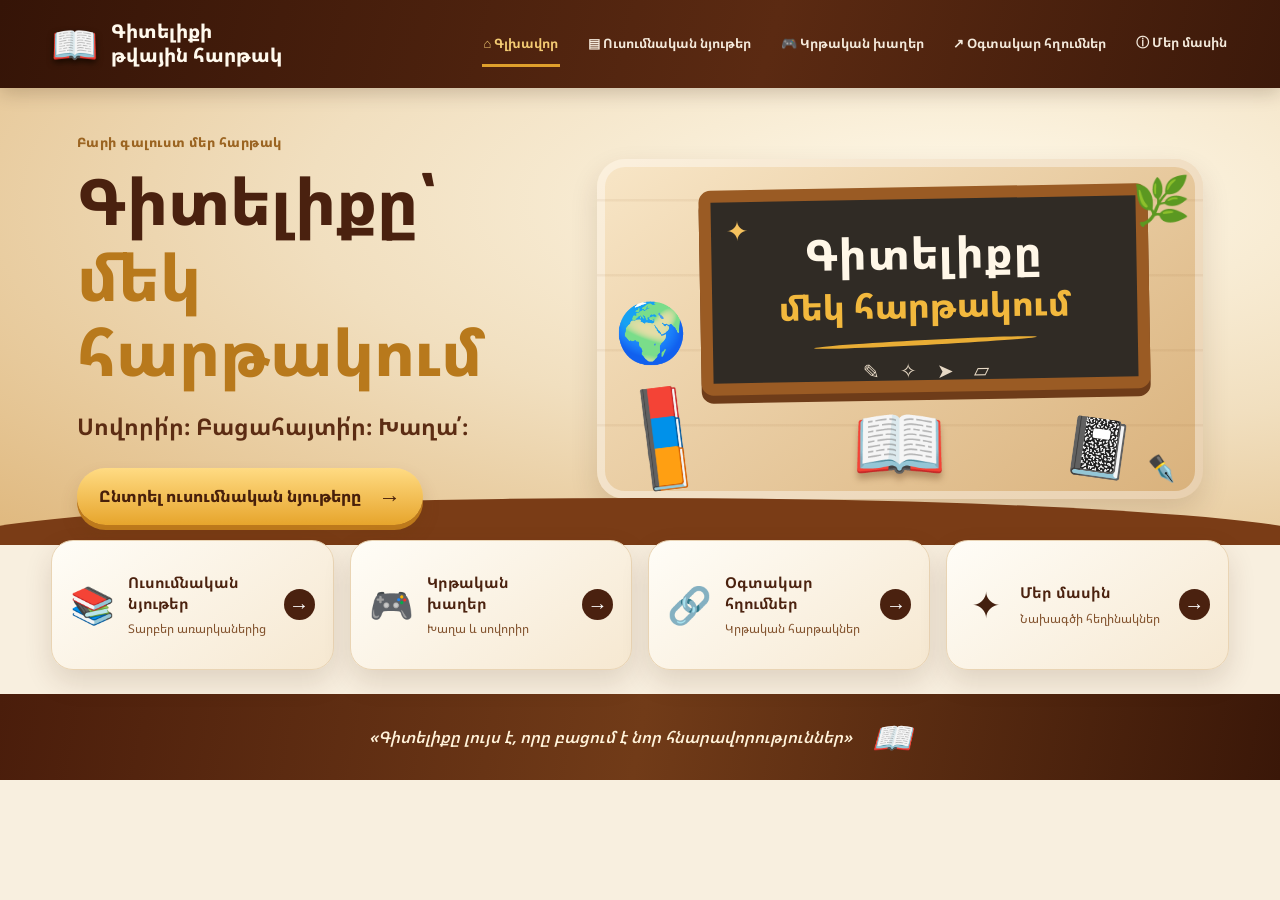
==== index.html @ 48b006b2 "Add files via upload" ====
<!DOCTYPE html>
<html lang="hy">
<head>
  <meta charset="UTF-8">
  <meta name="viewport" content="width=device-width, initial-scale=1.0">
  <meta name="description" content="Գիտելիքի թվային հարթակ՝ ուսումնական նյութերի և կրթական խաղերի համար։">
  <title>Գիտելիքի թվային հարթակ</title>
  <link rel="stylesheet" href="style.css">
</head>
<body>
  <header class="site-header">
    <a class="brand" href="index.html" aria-label="Գլխավոր էջ">
      <span class="brand-mark">📖</span>
      <span>Գիտելիքի<br>թվային հարթակ</span>
    </a>
    <nav class="main-nav" aria-label="Հիմնական ընտրացանկ">
      <a class="active" href="index.html">⌂ Գլխավոր</a>
      <a href="subjects.html">▤ Ուսումնական նյութեր</a>
      <a href="#games">🎮 Կրթական խաղեր</a>
      <a href="#links">↗ Օգտակար հղումներ</a>
      <a href="#about">ⓘ Մեր մասին</a>
    </nav>
  </header>

  <main>
    <section class="hero">
      <div class="hero-copy">
        <p class="eyebrow">Բարի գալուստ մեր հարթակ</p>
        <h1>Գիտելիքը՝<br><span>մեկ հարթակում</span></h1>
        <p class="motto">Սովորի՛ր։ Բացահայտի՛ր։ Խաղա՛։</p>
        <a class="gold-button" href="subjects.html">Ընտրել ուսումնական նյութերը <span>→</span></a>
      </div>
      <div class="hero-scene" aria-label="Գրքեր, գրատախտակ և ուսումնական պարագաներ">
        <div class="plant">🌿</div>
        <div class="chalkboard">
          <span class="chalk-doodle">✦</span>
          <div class="chalk-title">Գիտելիքը</div>
          <div class="chalk-subtitle">մեկ հարթակում</div>
          <div class="chalk-line"></div>
          <div class="chalk-icons">✎　✧　➤　▱</div>
        </div>
        <div class="globe">🌍</div>
        <div class="book-stack"><span>📕</span><span>📘</span><span>📙</span></div>
        <div class="open-book">📖</div>
        <div class="notebook">📓 <span>✒️</span></div>
      </div>
    </section>

    <section class="home-cards" aria-label="Կայքի բաժիններ">
      <a class="home-card" href="subjects.html">
        <span class="card-icon">📚</span>
        <span class="card-text"><strong>Ուսումնական նյութեր</strong><small>Տարբեր առարկաներից</small></span>
        <span class="arrow">→</span>
      </a>
      <a class="home-card" href="#games" id="games">
        <span class="card-icon">🎮</span>
        <span class="card-text"><strong>Կրթական խաղեր</strong><small>Խաղա և սովորիր</small></span>
        <span class="arrow">→</span>
      </a>
      <a class="home-card" href="#links" id="links">
        <span class="card-icon">🔗</span>
        <span class="card-text"><strong>Օգտակար հղումներ</strong><small>Կրթական հարթակներ</small></span>
        <span class="arrow">→</span>
      </a>
      <a class="home-card" href="#about" id="about">
        <span class="card-icon">✦</span>
        <span class="card-text"><strong>Մեր մասին</strong><small>Նախագծի հեղինակներ</small></span>
        <span class="arrow">→</span>
      </a>
    </section>
    <footer class="quote-footer">
      <span>«Գիտելիքը լույս է, որը բացում է նոր հնարավորություններ»</span>
      <span class="footer-book">📖</span>
    </footer>
  </main>
</body>
</html>
---- style.css ----
@import url('https://fonts.googleapis.com/css2?family=Noto+Sans+Armenian:wght@400;500;600;700;800&display=swap');
:root {
  --brown: #4a210f;
  --brown-dark: #321407;
  --brown-soft: #75401f;
  --cream: #fff7e8;
  --cream-deep: #f3e2c5;
  --gold: #e9a82e;
  --gold-light: #ffd77a;
  --ink: #44200f;
  --shadow: 0 12px 28px rgba(73, 36, 14, .14);
}
* { box-sizing: border-box; }
html { scroll-behavior: smooth; }
body {
  margin: 0;
  color: var(--ink);
  background: #f8efdf;
  font-family: "Noto Sans Armenian", "Arial", sans-serif;
}
a { color: inherit; text-decoration: none; }
.site-header {
  min-height: 88px;
  padding: 12px clamp(18px, 4vw, 62px);
  display: flex; align-items: center; justify-content: space-between; gap: 24px;
  color: #fff9ed;
  background: linear-gradient(105deg, #351407, #5b2a12 60%, #3c190a);
  box-shadow: 0 5px 18px rgba(42, 18, 5, .2);
  position: relative; z-index: 2;
}
.brand { display: flex; align-items: center; gap: 13px; font-weight: 800; font-size: 19px; line-height: 1.25; white-space: nowrap; }
.brand-mark { font-size: 38px; filter: drop-shadow(0 3px 3px #170900); }
.main-nav { display: flex; align-items: center; justify-content: flex-end; gap: clamp(12px, 2vw, 30px); flex-wrap: wrap; }
.main-nav a { font-size: 13px; font-weight: 700; padding: 12px 2px; color: #fff7e9; opacity: .94; border-bottom: 3px solid transparent; }
.main-nav a:hover, .main-nav a.active { color: var(--gold-light); border-color: var(--gold); }
.hero {
  min-height: 430px; padding: 45px clamp(22px, 6vw, 90px) 20px;
  display: grid; grid-template-columns: .9fr 1.1fr; align-items: center; gap: 24px;
  background: radial-gradient(ellipse at 75% 25%, #fff9e9 0, #f1dfbf 48%, #dfb77c 100%);
  overflow: hidden; position: relative;
}
.hero:after { content: ""; position: absolute; left: -5%; right: -5%; bottom: -48px; height: 95px; background: #7a3c16; border-radius: 50% 50% 0 0; }
.hero-copy { position: relative; z-index: 1; max-width: 540px; }
.eyebrow { margin: 0 0 12px; color: #9b6421; font-size: 13px; font-weight: 800; letter-spacing: .04em; }
.hero h1 { margin: 0; color: var(--brown); font-size: clamp(36px, 5vw, 64px); line-height: 1.18; font-weight: 800; }
.hero h1 span { color: #b8791c; }
.motto { margin: 20px 0 26px; font-size: clamp(17px, 2vw, 23px); font-weight: 700; color: #5c2c13; }
.gold-button { display: inline-flex; align-items: center; gap: 18px; padding: 14px 22px; border-radius: 999px; background: linear-gradient(180deg, #ffdb83, #e7a52c); color: #48200b; font-weight: 800; box-shadow: 0 5px 0 #bd791b, 0 10px 18px #6a390e2b; }
.gold-button span { font-size: 22px; }
.hero-scene { height: 340px; position: relative; border-radius: 28px; background: linear-gradient(145deg, #f8e6c7, #d9b17b); box-shadow: inset 0 0 0 8px #ffffff65, var(--shadow); overflow: hidden; }
.hero-scene:before { content: ""; position: absolute; inset: 0; background: repeating-linear-gradient(0deg, transparent 0 72px, #8e5c2b13 73px 75px); }
.chalkboard { position: absolute; top: 28px; left: 17%; right: 9%; height: 205px; border: 12px solid #9a5b24; border-radius: 12px; background: #302b25; box-shadow: 0 8px 0 #6e3c19; color: #fff7e8; text-align: center; padding: 24px 10px; transform: rotate(-1deg); }
.chalk-title { font-size: clamp(25px, 3.5vw, 43px); font-weight: 800; letter-spacing: .02em; }
.chalk-subtitle { font-size: clamp(20px, 3vw, 34px); color: #f2b83d; font-weight: 800; }
.chalk-line { width: 55%; height: 5px; margin: 12px auto; border-radius: 50%; background: #e9ad35; transform: rotate(-2deg); }
.chalk-icons { color: #e7d9c5; font-size: 20px; }
.chalk-doodle { position: absolute; left: 15px; top: 10px; color: #f5c25e; font-size: 27px; }
.plant { position: absolute; right: 12px; top: 8px; font-size: 47px; z-index: 1; }
.globe { position: absolute; left: 3%; top: 39%; font-size: 58px; z-index: 1; }
.book-stack { position: absolute; left: 7%; bottom: 17px; display: flex; flex-direction: column; font-size: 40px; line-height: .75; transform: rotate(-7deg); }
.open-book { position: absolute; left: 42%; bottom: 7px; font-size: 76px; filter: drop-shadow(0 6px 3px #60351555); }
.notebook { position: absolute; right: 4%; bottom: 13px; font-size: 56px; transform: rotate(8deg); }
.notebook span { font-size: 24px; }
.home-cards { position: relative; z-index: 1; margin: -5px clamp(18px, 4vw, 62px) 24px; display: grid; grid-template-columns: repeat(4, 1fr); gap: 16px; }
.home-card { min-height: 130px; padding: 20px 18px; display: flex; align-items: center; gap: 13px; background: linear-gradient(145deg, #fffdf7, #f6e8d1); border: 1px solid #e9d4b4; border-radius: 22px; box-shadow: var(--shadow); transition: transform .2s, box-shadow .2s; }
.home-card:hover { transform: translateY(-5px); box-shadow: 0 16px 28px #4d270e24; }
.card-icon { font-size: 36px; min-width: 42px; text-align: center; }
.card-text { display: flex; flex-direction: column; gap: 7px; flex: 1; }
.card-text strong { font-size: 15px; line-height: 1.35; color: #4b220f; }
.card-text small { font-size: 12px; color: #81512c; }
.arrow { display: grid; place-items: center; width: 31px; height: 31px; flex: 0 0 31px; border-radius: 50%; background: var(--brown); color: white; font-size: 20px; }
.quote-footer { min-height: 86px; padding: 20px; display: flex; justify-content: center; align-items: center; gap: 20px; color: #fff2d9; background: linear-gradient(100deg, #4a1d0b, #713b18, #3a1708); text-align: center; font-style: italic; font-weight: 600; }
.footer-book { font-size: 32px; }
.subjects-page { min-height: calc(100vh - 88px); padding: 26px clamp(18px, 6vw, 90px) 35px; background: radial-gradient(ellipse at top, #fffaf0, #f4e7d2 70%, #ead4b4); }
.back-link { display: inline-block; color: #815022; font-size: 14px; font-weight: 700; margin-bottom: 14px; }
.back-link:hover { color: #b57920; }
.subjects-heading { text-align: center; margin: 4px auto 25px; }
.subjects-heading h1 { margin: 0; font-size: clamp(30px, 4vw, 45px); color: var(--brown); }
.subjects-heading p:not(.eyebrow) { margin: 10px 0; color: #79502e; font-weight: 600; }
.heading-ornament { color: #c58b31; letter-spacing: .12em; }
.subject-grid { max-width: 1050px; margin: 0 auto; display: grid; grid-template-columns: repeat(4, 1fr); gap: 17px; }
.subject-card { min-height: 150px; border: 1px solid #e8d2ae; border-radius: 20px; background: linear-gradient(145deg, #fffdf8, #f4e5cb); box-shadow: 0 8px 18px #59301417; color: var(--ink); display: flex; flex-direction: column; justify-content: center; align-items: center; gap: 12px; font: inherit; cursor: pointer; transition: .2s ease; padding: 16px; }
.subject-card:hover, .subject-card.selected { transform: translateY(-4px); border-color: #d39a39; box-shadow: 0 13px 23px #59301424; background: #fff8e9; }
.subject-icon { width: 58px; height: 58px; display: grid; place-items: center; border-radius: 18px; background: #6a3519; color: #ffe0a0; font-size: 25px; font-weight: 800; box-shadow: inset 0 0 0 2px #d9a64f; }
.subject-card strong { font-size: 15px; text-align: center; }
.selection-note { min-height: 26px; margin: 24px auto 10px; text-align: center; color: #8b5d31; font-size: 13px; }
.simple-footer { margin-top: 24px; padding: 18px; text-align: center; color: #fff1d9; background: #4b210f; border-radius: 16px; font-size: 13px; }
@media (max-width: 900px) {
  .site-header { align-items: flex-start; flex-direction: column; gap: 10px; }
  .main-nav { justify-content: flex-start; }
  .hero { grid-template-columns: 1fr; padding-top: 32px; }
  .hero-scene { height: 290px; }
  .home-cards { grid-template-columns: repeat(2, 1fr); margin-top: 16px; }
  .subject-grid { grid-template-columns: repeat(2, 1fr); }
}
@media (max-width: 520px) {
  .brand { font-size: 16px; }
  .main-nav { gap: 8px 14px; }
  .main-nav a { font-size: 11px; }
  .hero { padding-left: 18px; padding-right: 18px; }
  .hero-scene { height: 240px; }
  .chalkboard { height: 155px; border-width: 8px; padding: 18px 5px; }
  .globe { font-size: 42px; }
  .book-stack { font-size: 30px; }
  .open-book { font-size: 55px; }
  .notebook { font-size: 40px; }
  .home-cards { grid-template-columns: 1fr; margin-left: 16px; margin-right: 16px; }
  .home-card { min-height: 100px; }
  .subject-grid { gap: 11px; }
  .subject-card { min-height: 130px; padding: 10px; }
  .subject-card strong { font-size: 13px; }
}
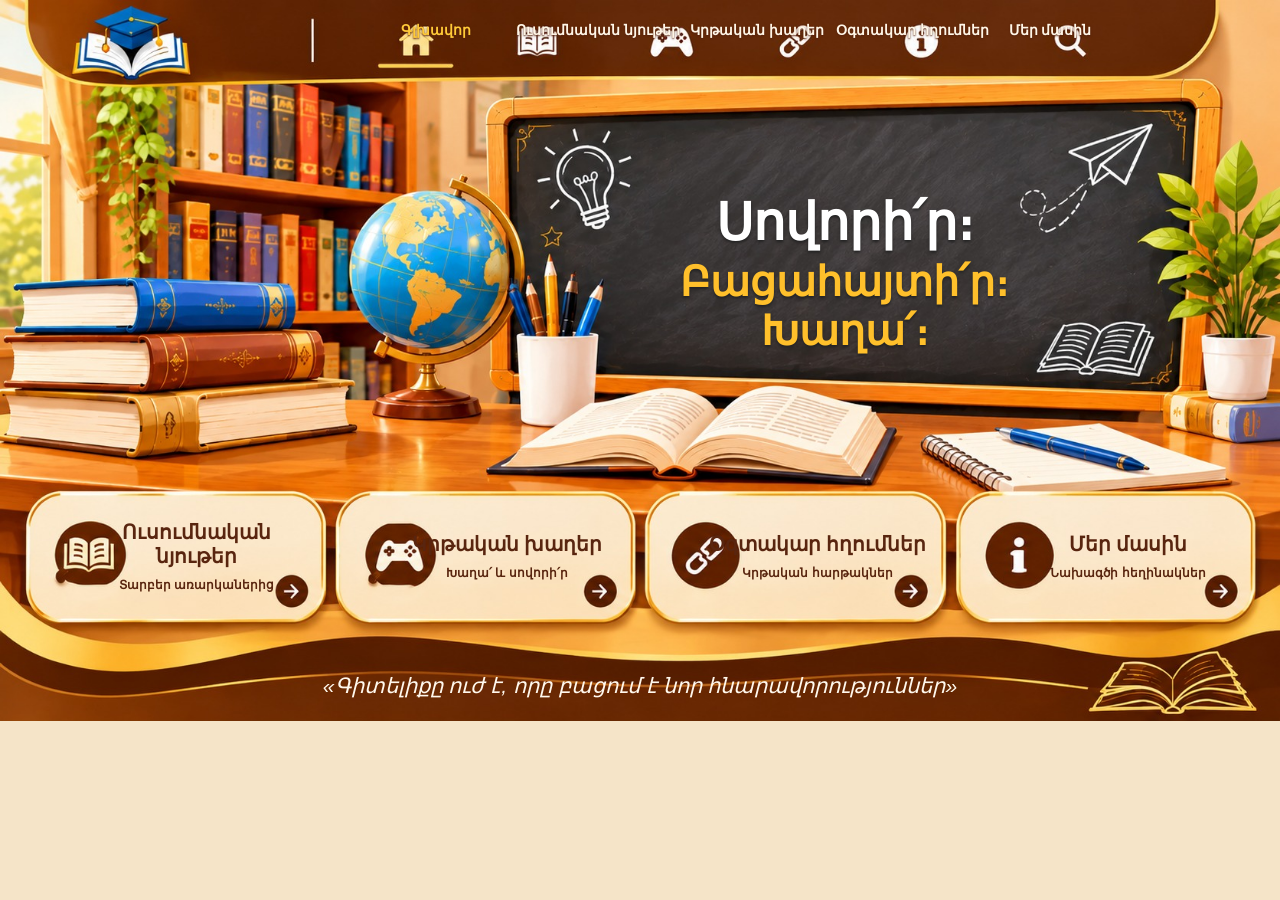
==== commit 8abb8716: "Add files via upload" ====
--- a/index.html
+++ b/index.html
@@ -3,75 +3,52 @@
 <head>
   <meta charset="UTF-8">
   <meta name="viewport" content="width=device-width, initial-scale=1.0">
-  <meta name="description" content="Գիտելիքի թվային հարթակ՝ ուսումնական նյութերի և կրթական խաղերի համար։">
   <title>Գիտելիքի թվային հարթակ</title>
   <link rel="stylesheet" href="style.css">
 </head>
 <body>
-  <header class="site-header">
-    <a class="brand" href="index.html" aria-label="Գլխավոր էջ">
-      <span class="brand-mark">📖</span>
-      <span>Գիտելիքի<br>թվային հարթակ</span>
-    </a>
-    <nav class="main-nav" aria-label="Հիմնական ընտրացանկ">
-      <a class="active" href="index.html">⌂ Գլխավոր</a>
-      <a href="subjects.html">▤ Ուսումնական նյութեր</a>
-      <a href="#games">🎮 Կրթական խաղեր</a>
-      <a href="#links">↗ Օգտակար հղումներ</a>
-      <a href="#about">ⓘ Մեր մասին</a>
-    </nav>
-  </header>
+  <main class="home">
+    <div class="artboard">
+      <img class="scene" src="glxavor-nkar.jpg" alt="Ուսումնական միջավայր՝ գրքերով, գլոբուսով և գրատախտակով">
 
-  <main>
-    <section class="hero">
-      <div class="hero-copy">
-        <p class="eyebrow">Բարի գալուստ մեր հարթակ</p>
-        <h1>Գիտելիքը՝<br><span>մեկ հարթակում</span></h1>
-        <p class="motto">Սովորի՛ր։ Բացահայտի՛ր։ Խաղա՛։</p>
-        <a class="gold-button" href="subjects.html">Ընտրել ուսումնական նյութերը <span>→</span></a>
+      <!-- Վերևի բաժինների գրությունները լրացրու այստեղ -->
+      <nav class="nav-text" aria-label="Գլխավոր նավարկություն">
+        <a href="index.html" class="nav-home">Գլխավոր</a>
+        <a href="subjects.html" class="nav-subjects">Ուսումնական նյութեր</a>
+        <a href="#games" class="nav-games">Կրթական խաղեր</a>
+        <a href="#links" class="nav-links">Օգտակար հղումներ</a>
+        <a href="#about" class="nav-about">Մեր մասին</a>
+      </nav>
+
+      <!-- Գրատախտակի գրությունը լրացրու այստեղ -->
+      <div class="board-copy">
+        <span class="board-line board-line-one">Սովորի՛ր։</span>
+        <span class="board-line board-line-two">Բացահայտի՛ր։ Խաղա՛։</span>
       </div>
-      <div class="hero-scene" aria-label="Գրքեր, գրատախտակ և ուսումնական պարագաներ">
-        <div class="plant">🌿</div>
-        <div class="chalkboard">
-          <span class="chalk-doodle">✦</span>
-          <div class="chalk-title">Գիտելիքը</div>
-          <div class="chalk-subtitle">մեկ հարթակում</div>
-          <div class="chalk-line"></div>
-          <div class="chalk-icons">✎　✧　➤　▱</div>
-        </div>
-        <div class="globe">🌍</div>
-        <div class="book-stack"><span>📕</span><span>📘</span><span>📙</span></div>
-        <div class="open-book">📖</div>
-        <div class="notebook">📓 <span>✒️</span></div>
-      </div>
-    </section>
 
-    <section class="home-cards" aria-label="Կայքի բաժիններ">
-      <a class="home-card" href="subjects.html">
-        <span class="card-icon">📚</span>
-        <span class="card-text"><strong>Ուսումնական նյութեր</strong><small>Տարբեր առարկաներից</small></span>
-        <span class="arrow">→</span>
-      </a>
-      <a class="home-card" href="#games" id="games">
-        <span class="card-icon">🎮</span>
-        <span class="card-text"><strong>Կրթական խաղեր</strong><small>Խաղա և սովորիր</small></span>
-        <span class="arrow">→</span>
-      </a>
-      <a class="home-card" href="#links" id="links">
-        <span class="card-icon">🔗</span>
-        <span class="card-text"><strong>Օգտակար հղումներ</strong><small>Կրթական հարթակներ</small></span>
-        <span class="arrow">→</span>
-      </a>
-      <a class="home-card" href="#about" id="about">
-        <span class="card-icon">✦</span>
-        <span class="card-text"><strong>Մեր մասին</strong><small>Նախագծի հեղինակներ</small></span>
-        <span class="arrow">→</span>
-      </a>
-    </section>
-    <footer class="quote-footer">
-      <span>«Գիտելիքը լույս է, որը բացում է նոր հնարավորություններ»</span>
-      <span class="footer-book">📖</span>
-    </footer>
+      <!-- Քարտերի գրությունները կարող ես փոխել հենց այս հատվածում -->
+      <section class="feature-copy" aria-label="Կայքի բաժիններ">
+        <a class="feature feature-one" href="subjects.html">
+          <strong>Ուսումնական նյութեր</strong>
+          <small>Տարբեր առարկաներից</small>
+        </a>
+        <a class="feature feature-two" href="#games">
+          <strong>Կրթական խաղեր</strong>
+          <small>Խաղա՛ և սովորի՛ր</small>
+        </a>
+        <a class="feature feature-three" href="#links">
+          <strong>Օգտակար հղումներ</strong>
+          <small>Կրթական հարթակներ</small>
+        </a>
+        <a class="feature feature-four" href="#about">
+          <strong>Մեր մասին</strong>
+          <small>Նախագծի հեղինակներ</small>
+        </a>
+      </section>
+
+      <!-- Ներքևի խոսքը լրացրու կամ փոխիր այստեղ -->
+      <p class="footer-copy">«Գիտելիքը ուժ է, որը բացում է նոր հնարավորություններ»</p>
+    </div>
   </main>
 </body>
 </html>
--- a/style.css
+++ b/style.css
@@ -1,112 +1,115 @@
-@import url('https://fonts.googleapis.com/css2?family=Noto+Sans+Armenian:wght@400;500;600;700;800&display=swap');
-:root {
-  --brown: #4a210f;
-  --brown-dark: #321407;
-  --brown-soft: #75401f;
-  --cream: #fff7e8;
-  --cream-deep: #f3e2c5;
-  --gold: #e9a82e;
-  --gold-light: #ffd77a;
-  --ink: #44200f;
-  --shadow: 0 12px 28px rgba(73, 36, 14, .14);
-}
 * { box-sizing: border-box; }
 html { scroll-behavior: smooth; }
 body {
   margin: 0;
-  color: var(--ink);
-  background: #f8efdf;
-  font-family: "Noto Sans Armenian", "Arial", sans-serif;
+  background: #f5e4c8;
+  color: #54220e;
+  font-family: Georgia, "Noto Sans Armenian", Arial, sans-serif;
 }
-a { color: inherit; text-decoration: none; }
-.site-header {
-  min-height: 88px;
-  padding: 12px clamp(18px, 4vw, 62px);
-  display: flex; align-items: center; justify-content: space-between; gap: 24px;
-  color: #fff9ed;
-  background: linear-gradient(105deg, #351407, #5b2a12 60%, #3c190a);
-  box-shadow: 0 5px 18px rgba(42, 18, 5, .2);
-  position: relative; z-index: 2;
+.home { width: 100%; }
+.artboard {
+  position: relative;
+  width: 100%;
+  max-width: 1648px;
+  margin: 0 auto;
+  aspect-ratio: 1648 / 928;
+  overflow: hidden;
+  background: #6b2a0d;
 }
-.brand { display: flex; align-items: center; gap: 13px; font-weight: 800; font-size: 19px; line-height: 1.25; white-space: nowrap; }
-.brand-mark { font-size: 38px; filter: drop-shadow(0 3px 3px #170900); }
-.main-nav { display: flex; align-items: center; justify-content: flex-end; gap: clamp(12px, 2vw, 30px); flex-wrap: wrap; }
-.main-nav a { font-size: 13px; font-weight: 700; padding: 12px 2px; color: #fff7e9; opacity: .94; border-bottom: 3px solid transparent; }
-.main-nav a:hover, .main-nav a.active { color: var(--gold-light); border-color: var(--gold); }
-.hero {
-  min-height: 430px; padding: 45px clamp(22px, 6vw, 90px) 20px;
-  display: grid; grid-template-columns: .9fr 1.1fr; align-items: center; gap: 24px;
-  background: radial-gradient(ellipse at 75% 25%, #fff9e9 0, #f1dfbf 48%, #dfb77c 100%);
-  overflow: hidden; position: relative;
+.scene {
+  position: absolute;
+  inset: 0;
+  width: 100%;
+  height: 100%;
+  object-fit: fill;
+  display: block;
 }
-.hero:after { content: ""; position: absolute; left: -5%; right: -5%; bottom: -48px; height: 95px; background: #7a3c16; border-radius: 50% 50% 0 0; }
-.hero-copy { position: relative; z-index: 1; max-width: 540px; }
-.eyebrow { margin: 0 0 12px; color: #9b6421; font-size: 13px; font-weight: 800; letter-spacing: .04em; }
-.hero h1 { margin: 0; color: var(--brown); font-size: clamp(36px, 5vw, 64px); line-height: 1.18; font-weight: 800; }
-.hero h1 span { color: #b8791c; }
-.motto { margin: 20px 0 26px; font-size: clamp(17px, 2vw, 23px); font-weight: 700; color: #5c2c13; }
-.gold-button { display: inline-flex; align-items: center; gap: 18px; padding: 14px 22px; border-radius: 999px; background: linear-gradient(180deg, #ffdb83, #e7a52c); color: #48200b; font-weight: 800; box-shadow: 0 5px 0 #bd791b, 0 10px 18px #6a390e2b; }
-.gold-button span { font-size: 22px; }
-.hero-scene { height: 340px; position: relative; border-radius: 28px; background: linear-gradient(145deg, #f8e6c7, #d9b17b); box-shadow: inset 0 0 0 8px #ffffff65, var(--shadow); overflow: hidden; }
-.hero-scene:before { content: ""; position: absolute; inset: 0; background: repeating-linear-gradient(0deg, transparent 0 72px, #8e5c2b13 73px 75px); }
-.chalkboard { position: absolute; top: 28px; left: 17%; right: 9%; height: 205px; border: 12px solid #9a5b24; border-radius: 12px; background: #302b25; box-shadow: 0 8px 0 #6e3c19; color: #fff7e8; text-align: center; padding: 24px 10px; transform: rotate(-1deg); }
-.chalk-title { font-size: clamp(25px, 3.5vw, 43px); font-weight: 800; letter-spacing: .02em; }
-.chalk-subtitle { font-size: clamp(20px, 3vw, 34px); color: #f2b83d; font-weight: 800; }
-.chalk-line { width: 55%; height: 5px; margin: 12px auto; border-radius: 50%; background: #e9ad35; transform: rotate(-2deg); }
-.chalk-icons { color: #e7d9c5; font-size: 20px; }
-.chalk-doodle { position: absolute; left: 15px; top: 10px; color: #f5c25e; font-size: 27px; }
-.plant { position: absolute; right: 12px; top: 8px; font-size: 47px; z-index: 1; }
-.globe { position: absolute; left: 3%; top: 39%; font-size: 58px; z-index: 1; }
-.book-stack { position: absolute; left: 7%; bottom: 17px; display: flex; flex-direction: column; font-size: 40px; line-height: .75; transform: rotate(-7deg); }
-.open-book { position: absolute; left: 42%; bottom: 7px; font-size: 76px; filter: drop-shadow(0 6px 3px #60351555); }
-.notebook { position: absolute; right: 4%; bottom: 13px; font-size: 56px; transform: rotate(8deg); }
-.notebook span { font-size: 24px; }
-.home-cards { position: relative; z-index: 1; margin: -5px clamp(18px, 4vw, 62px) 24px; display: grid; grid-template-columns: repeat(4, 1fr); gap: 16px; }
-.home-card { min-height: 130px; padding: 20px 18px; display: flex; align-items: center; gap: 13px; background: linear-gradient(145deg, #fffdf7, #f6e8d1); border: 1px solid #e9d4b4; border-radius: 22px; box-shadow: var(--shadow); transition: transform .2s, box-shadow .2s; }
-.home-card:hover { transform: translateY(-5px); box-shadow: 0 16px 28px #4d270e24; }
-.card-icon { font-size: 36px; min-width: 42px; text-align: center; }
-.card-text { display: flex; flex-direction: column; gap: 7px; flex: 1; }
-.card-text strong { font-size: 15px; line-height: 1.35; color: #4b220f; }
-.card-text small { font-size: 12px; color: #81512c; }
-.arrow { display: grid; place-items: center; width: 31px; height: 31px; flex: 0 0 31px; border-radius: 50%; background: var(--brown); color: white; font-size: 20px; }
-.quote-footer { min-height: 86px; padding: 20px; display: flex; justify-content: center; align-items: center; gap: 20px; color: #fff2d9; background: linear-gradient(100deg, #4a1d0b, #713b18, #3a1708); text-align: center; font-style: italic; font-weight: 600; }
-.footer-book { font-size: 32px; }
-.subjects-page { min-height: calc(100vh - 88px); padding: 26px clamp(18px, 6vw, 90px) 35px; background: radial-gradient(ellipse at top, #fffaf0, #f4e7d2 70%, #ead4b4); }
-.back-link { display: inline-block; color: #815022; font-size: 14px; font-weight: 700; margin-bottom: 14px; }
-.back-link:hover { color: #b57920; }
-.subjects-heading { text-align: center; margin: 4px auto 25px; }
-.subjects-heading h1 { margin: 0; font-size: clamp(30px, 4vw, 45px); color: var(--brown); }
-.subjects-heading p:not(.eyebrow) { margin: 10px 0; color: #79502e; font-weight: 600; }
-.heading-ornament { color: #c58b31; letter-spacing: .12em; }
-.subject-grid { max-width: 1050px; margin: 0 auto; display: grid; grid-template-columns: repeat(4, 1fr); gap: 17px; }
-.subject-card { min-height: 150px; border: 1px solid #e8d2ae; border-radius: 20px; background: linear-gradient(145deg, #fffdf8, #f4e5cb); box-shadow: 0 8px 18px #59301417; color: var(--ink); display: flex; flex-direction: column; justify-content: center; align-items: center; gap: 12px; font: inherit; cursor: pointer; transition: .2s ease; padding: 16px; }
-.subject-card:hover, .subject-card.selected { transform: translateY(-4px); border-color: #d39a39; box-shadow: 0 13px 23px #59301424; background: #fff8e9; }
-.subject-icon { width: 58px; height: 58px; display: grid; place-items: center; border-radius: 18px; background: #6a3519; color: #ffe0a0; font-size: 25px; font-weight: 800; box-shadow: inset 0 0 0 2px #d9a64f; }
-.subject-card strong { font-size: 15px; text-align: center; }
-.selection-note { min-height: 26px; margin: 24px auto 10px; text-align: center; color: #8b5d31; font-size: 13px; }
-.simple-footer { margin-top: 24px; padding: 18px; text-align: center; color: #fff1d9; background: #4b210f; border-radius: 16px; font-size: 13px; }
-@media (max-width: 900px) {
-  .site-header { align-items: flex-start; flex-direction: column; gap: 10px; }
-  .main-nav { justify-content: flex-start; }
-  .hero { grid-template-columns: 1fr; padding-top: 32px; }
-  .hero-scene { height: 290px; }
-  .home-cards { grid-template-columns: repeat(2, 1fr); margin-top: 16px; }
+/* Բոլոր գրությունները առանձին HTML տեքստեր են, ոչ թե նկարի մաս։ */
+.nav-text a {
+  position: absolute;
+  top: 3.1%;
+  color: #fff6e7;
+  text-decoration: none;
+  font-weight: 700;
+  font-size: clamp(8px, 1.08vw, 17px);
+  white-space: nowrap;
+  text-shadow: 0 1px 2px #54200c;
+}
+.nav-home { left: 31.3%; color: #ffca38 !important; }
+.nav-subjects { left: 40.3%; }
+.nav-games { left: 53.9%; }
+.nav-links { left: 65.3%; }
+.nav-about { left: 78.8%; }
+
+.board-copy {
+  position: absolute;
+  left: 47%;
+  top: 21%;
+  width: 38%;
+  height: 34%;
+  display: flex;
+  flex-direction: column;
+  align-items: center;
+  justify-content: center;
+  gap: 2%;
+  text-align: center;
+  color: #fff;
+  font-weight: 800;
+  line-height: 1.18;
+  text-shadow: 0 2px 3px #222;
+}
+.board-line { display: block; font-size: clamp(18px, 4vw, 62px); }
+.board-line-two { color: #ffc02b; font-size: clamp(16px, 3.2vw, 50px); }
+
+.feature-copy {
+  position: absolute;
+  left: 2%;
+  top: 68.3%;
+  width: 96%;
+  height: 17.5%;
+  display: grid;
+  grid-template-columns: repeat(4, 1fr);
+  gap: 1.1%;
+}
+.feature {
+  display: flex;
+  flex-direction: column;
+  justify-content: center;
+  align-items: center;
+  padding: 3% 4% 2% 19%;
+  color: #59250f;
+  text-decoration: none;
+  text-align: center;
+  min-width: 0;
+}
+.feature strong { font-size: clamp(9px, 1.55vw, 23px); line-height: 1.2; }
+.feature small { margin-top: 4%; font-size: clamp(7px, .95vw, 14px); font-weight: 600; }
+.footer-copy {
+  position: absolute;
+  left: 22%;
+  top: 93.4%;
+  width: 56%;
+  margin: 0;
+  text-align: center;
+  color: #fff8ed;
+  font-style: italic;
+  font-size: clamp(9px, 1.65vw, 24px);
+}
+.subjects-page { min-height: 100vh; padding: 28px 5vw 60px; background: linear-gradient(135deg, #f8edda, #e9bd7a); }
+.simple-header { text-align: center; color: #54220e; }
+.simple-header a { color: #6b2a0d; font-weight: 700; }
+.simple-header h1 { margin: 28px 0 8px; font-size: clamp(26px, 4vw, 42px); }
+.simple-header p { margin: 0 0 32px; font-size: 18px; }
+.subject-grid { max-width: 1050px; margin: auto; display: grid; grid-template-columns: repeat(4, 1fr); gap: 18px; }
+.subject-card {
+  min-height: 130px; display: grid; place-items: center; padding: 20px;
+  border: 2px solid #d99b31; border-radius: 22px; background: #fff4df;
+  color: #61290f; text-decoration: none; text-align: center; font-size: 20px; font-weight: 700;
+  box-shadow: 0 8px 20px #75401d22;
+}
+.subject-card:hover { background: #ffdf9e; transform: translateY(-2px); }
+@media (max-width: 700px) {
   .subject-grid { grid-template-columns: repeat(2, 1fr); }
+  .nav-text a { font-size: 1.15vw; }
+  .feature { padding-left: 15%; }
 }
-@media (max-width: 520px) {
-  .brand { font-size: 16px; }
-  .main-nav { gap: 8px 14px; }
-  .main-nav a { font-size: 11px; }
-  .hero { padding-left: 18px; padding-right: 18px; }
-  .hero-scene { height: 240px; }
-  .chalkboard { height: 155px; border-width: 8px; padding: 18px 5px; }
-  .globe { font-size: 42px; }
-  .book-stack { font-size: 30px; }
-  .open-book { font-size: 55px; }
-  .notebook { font-size: 40px; }
-  .home-cards { grid-template-columns: 1fr; margin-left: 16px; margin-right: 16px; }
-  .home-card { min-height: 100px; }
-  .subject-grid { gap: 11px; }
-  .subject-card { min-height: 130px; padding: 10px; }
-  .subject-card strong { font-size: 13px; }
-}
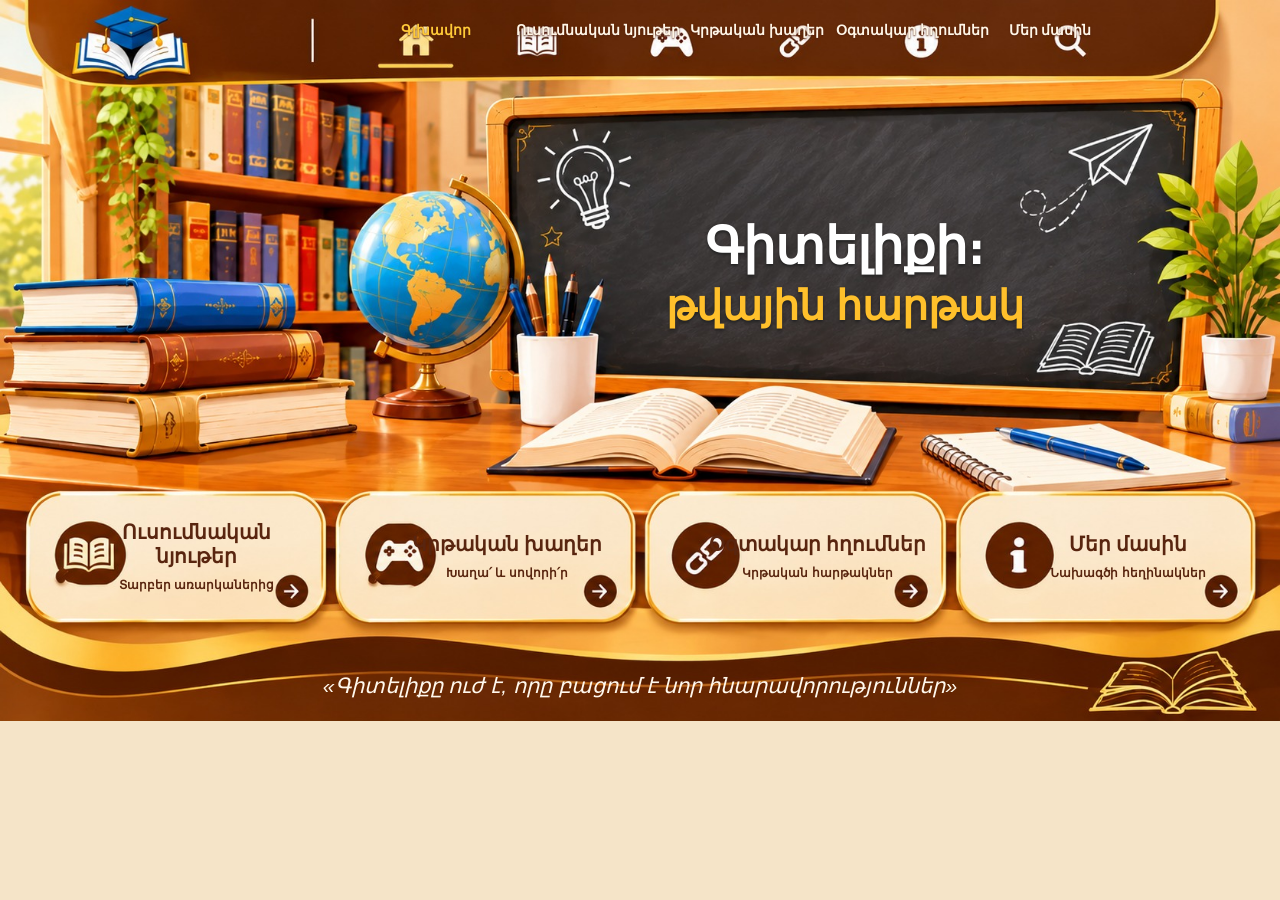
==== commit e170ae84: "Update board text in index.html" ====
--- a/index.html
+++ b/index.html
@@ -22,8 +22,8 @@
 
       <!-- Գրատախտակի գրությունը լրացրու այստեղ -->
       <div class="board-copy">
-        <span class="board-line board-line-one">Սովորի՛ր։</span>
-        <span class="board-line board-line-two">Բացահայտի՛ր։ Խաղա՛։</span>
+        <span class="board-line board-line-one">Գիտելիքի։</span>
+        <span class="board-line board-line-two">թվային հարթակ</span>
       </div>
 
       <!-- Քարտերի գրությունները կարող ես փոխել հենց այս հատվածում -->
